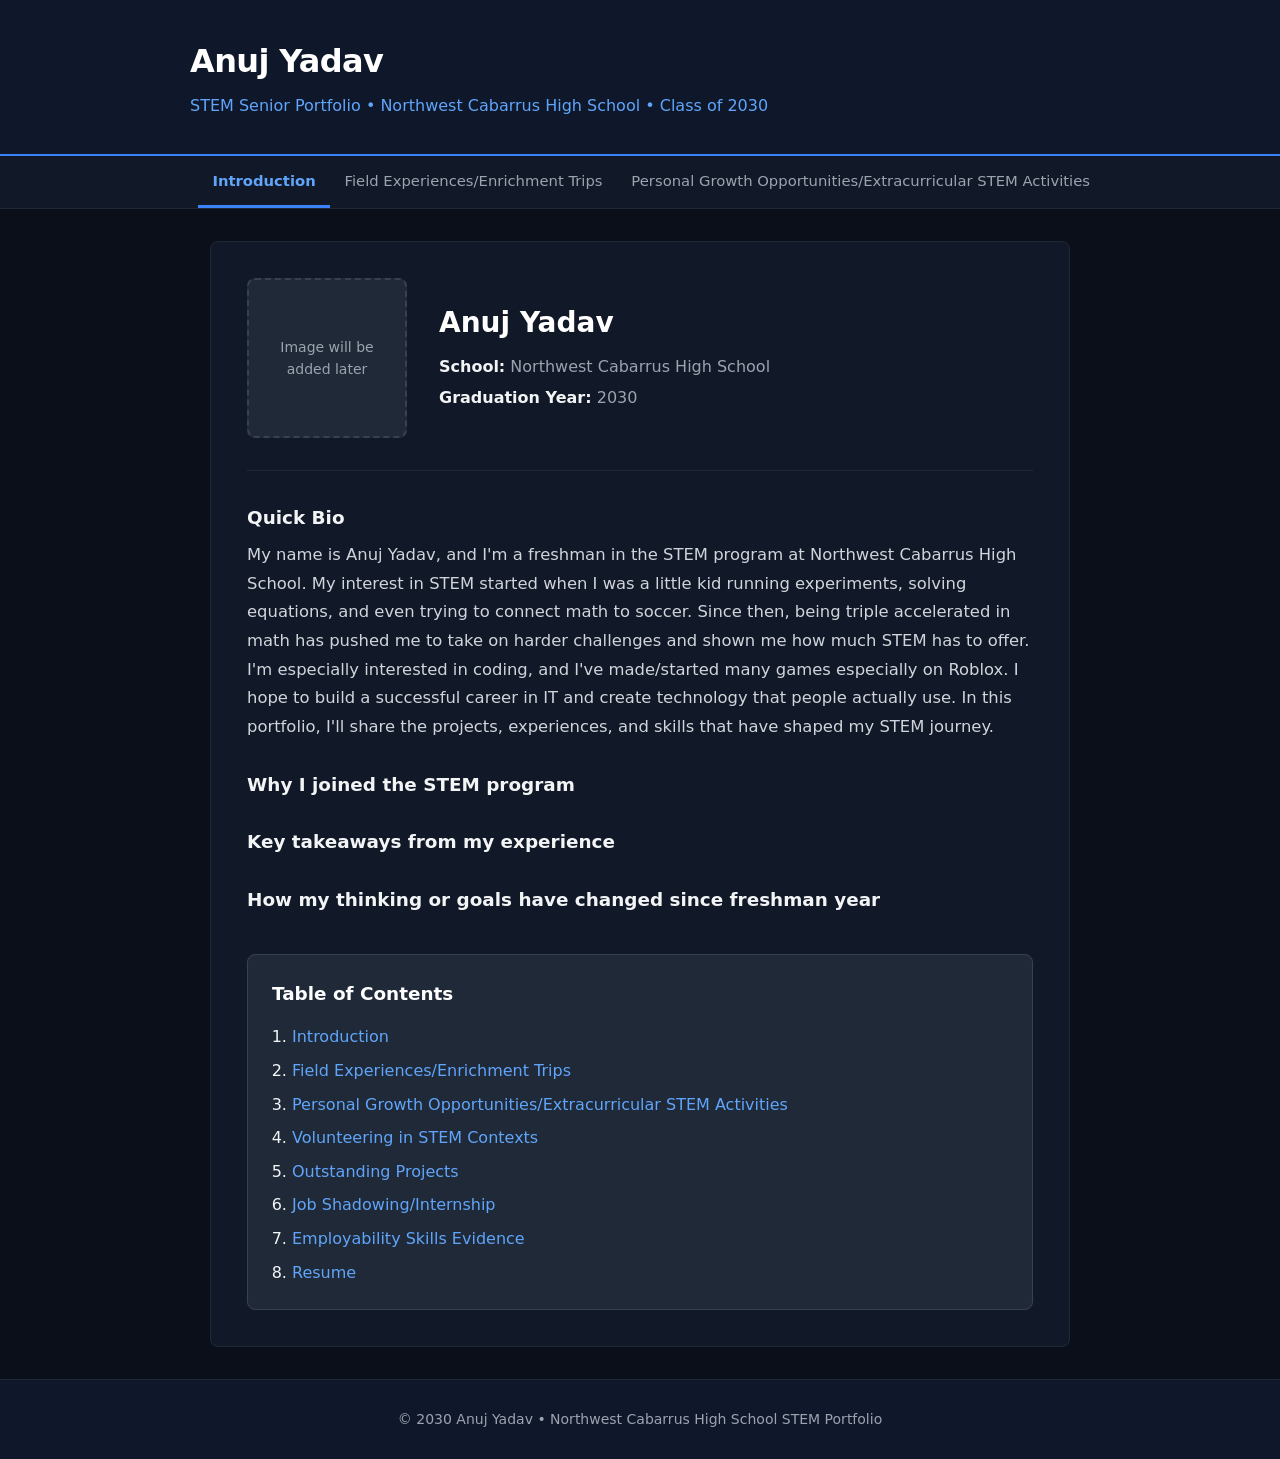
==== index.html @ 4729fd5b "October 16" ====
<!DOCTYPE html>
<html lang="en">
<head>
  <meta charset="UTF-8">
  <meta name="viewport" content="width=device-width, initial-scale=1.0">
  <title>Anuj Yadav - STEM Senior Portfolio</title>
  <link rel="stylesheet" href="style.css">
</head>
<body>

  <!-- Site Header -->
  <header class="site-header">
    <div class="header-content">
      <h1 class="site-title">Anuj Yadav</h1>
      <p class="site-subtitle">STEM Senior Portfolio &bull; Northwest Cabarrus High School &bull; Class of 2030</p>
    </div>
  </header>

  <!-- Navigation Tabs -->
  <nav class="tabs-nav" aria-label="Portfolio Sections">
    <div class="tabs-container" role="tablist">
      <button class="tab-btn active" role="tab" aria-selected="true" data-tab="intro">Introduction</button>
      <button class="tab-btn" role="tab" aria-selected="false" data-tab="field-experiences">Field Experiences/Enrichment Trips</button>
      <button class="tab-btn" role="tab" aria-selected="false" data-tab="personal-growth">Personal Growth Opportunities/Extracurricular STEM Activities</button>
      <button class="tab-btn" role="tab" aria-selected="false" data-tab="volunteering">Volunteering in STEM Contexts</button>
      <button class="tab-btn" role="tab" aria-selected="false" data-tab="projects">Outstanding Projects</button>
      <button class="tab-btn" role="tab" aria-selected="false" data-tab="job-shadowing">Job Shadowing/Internship</button>
      <button class="tab-btn" role="tab" aria-selected="false" data-tab="employability-skills">Employability Skills Evidence</button>
      <button class="tab-btn" role="tab" aria-selected="false" data-tab="resume">Resume</button>
    </div>
  </nav>

  <!-- Main Content Container -->
  <main class="main-container">

    <!-- 1. Introduction Section -->
    <section id="intro" class="tab-section active" role="tabpanel" aria-labelledby="intro-tab">
      <div class="profile-header">
        <div class="photo-placeholder" role="img" aria-label="Portrait photo placeholder for Anuj Yadav, STEM student at Northwest Cabarrus High School">
          <span>Image will be added later</span>
        </div>
        <div class="profile-meta">
          <h2>Anuj Yadav</h2>
          <p><strong>School:</strong> Northwest Cabarrus High School</p>
          <p><strong>Graduation Year:</strong> 2030</p>
        </div>
      </div>

      <!-- Quick Bio -->
      <article class="bio-block">
        <h3>Quick Bio</h3>
        <p>My name is Anuj Yadav, and I'm a freshman in the STEM program at Northwest Cabarrus High School. My interest in STEM started when I was a little kid running experiments, solving equations, and even trying to connect math to soccer. Since then, being triple accelerated in math has pushed me to take on harder challenges and shown me how much STEM has to offer. I'm especially interested in coding, and I've made/started many games especially on Roblox. I hope to build a successful career in IT and create technology that people actually use. In this portfolio, I'll share the projects, experiences, and skills that have shaped my STEM journey.</p>
      </article>

      <!-- Reflection Questions -->
      <article class="reflection-block">
        <h3>Why I joined the STEM program</h3>
        <p></p>

        <h3>Key takeaways from my experience</h3>
        <p></p>

        <h3>How my thinking or goals have changed since freshman year</h3>
        <p></p>
      </article>

      <!-- Table of Contents -->
      <nav class="toc-block" aria-label="Table of Contents">
        <h3>Table of Contents</h3>
        <ol class="toc-list">
          <li><a href="#intro" class="toc-link">Introduction</a></li>
          <li><a href="#field-experiences" class="toc-link">Field Experiences/Enrichment Trips</a></li>
          <li><a href="#personal-growth" class="toc-link">Personal Growth Opportunities/Extracurricular STEM Activities</a></li>
          <li><a href="#volunteering" class="toc-link">Volunteering in STEM Contexts</a></li>
          <li><a href="#projects" class="toc-link">Outstanding Projects</a></li>
          <li><a href="#job-shadowing" class="toc-link">Job Shadowing/Internship</a></li>
          <li><a href="#employability-skills" class="toc-link">Employability Skills Evidence</a></li>
          <li><a href="#resume" class="toc-link">Resume</a></li>
        </ol>
      </nav>
    </section>

    <!-- 2. Field Experiences/Enrichment Trips -->
    <section id="field-experiences" class="tab-section" role="tabpanel" hidden>
      <h2>Field Experiences/Enrichment Trips</h2>
    </section>

    <!-- 3. Personal Growth Opportunities/Extracurricular STEM Activities -->
    <section id="personal-growth" class="tab-section" role="tabpanel" hidden>
      <h2>Personal Growth Opportunities/Extracurricular STEM Activities</h2>
    </section>

    <!-- 4. Volunteering in STEM Contexts -->
    <section id="volunteering" class="tab-section" role="tabpanel" hidden>
      <h2>Volunteering in STEM Contexts</h2>
    </section>

    <!-- 5. Outstanding Projects -->
    <section id="projects" class="tab-section" role="tabpanel" hidden>
      <h2>Outstanding Projects</h2>
    </section>

    <!-- 6. Job Shadowing/Internship -->
    <section id="job-shadowing" class="tab-section" role="tabpanel" hidden>
      <h2>Job Shadowing/Internship</h2>
    </section>

    <!-- 7. Employability Skills Evidence -->
    <section id="employability-skills" class="tab-section" role="tabpanel" hidden>
      <h2>Employability Skills Evidence</h2>
    </section>

    <!-- 8. Resume -->
    <section id="resume" class="tab-section" role="tabpanel" hidden>
      <h2>Resume</h2>
    </section>

  </main>

  <!-- Site Footer -->
  <footer class="site-footer">
    <p>&copy; 2030 Anuj Yadav &bull; Northwest Cabarrus High School STEM Portfolio</p>
  </footer>

  <script src="script.js"></script>
</body>
</html>
---- style.css ----
/* ── CSS Reset & Dark Theme Variables ── */
:root {
  --color-primary: #0f172a;       /* Deep Slate / Header */
  --color-accent: #3b82f6;        /* Bright Electric Blue */
  --color-accent-hover: #60a5fa;  /* Light Blue Hover */
  --color-text-main: #f3f4f6;     /* Crisp Light Text */
  --color-text-muted: #9ca3af;    /* Soft Muted Gray */
  --color-bg-page: #0b0f19;       /* Deep Dark Canvas */
  --color-bg-card: #111827;       /* Dark Card Container */
  --color-bg-surface: #1f2937;    /* Surface for TOC/Boxes */
  --color-border: #1f2937;        /* Subtle Dark Border */
  --color-border-hover: #374151;  /* Visible Border Accent */
  --font-family: system-ui, -apple-system, BlinkMacSystemFont, "Segoe UI", Roboto, Helvetica, Arial, sans-serif;
  --max-width: 900px;
  --radius-sm: 4px;
  --radius-md: 8px;
  --radius-lg: 12px;
}

*, *::before, *::after {
  box-sizing: border-box;
  margin: 0;
  padding: 0;
}

body {
  font-family: var(--font-family);
  background-color: var(--color-bg-page);
  color: var(--color-text-main);
  line-height: 1.6;
  min-height: 100vh;
  display: flex;
  flex-direction: column;
}

/* ── Header ── */
.site-header {
  background-color: var(--color-primary);
  color: #ffffff;
  padding: 2.25rem 1.5rem;
  border-bottom: 2px solid var(--color-accent);
}

.header-content {
  max-width: var(--max-width);
  margin: 0 auto;
}

.site-title {
  font-size: 2rem;
  font-weight: 700;
  letter-spacing: -0.02em;
  margin-bottom: 0.35rem;
  color: #ffffff;
}

.site-subtitle {
  font-size: 1rem;
  color: var(--color-accent-hover);
  font-weight: 400;
}

/* ── Tab Navigation ── */
.tabs-nav {
  background-color: var(--color-bg-card);
  border-bottom: 1px solid var(--color-border);
  position: sticky;
  top: 0;
  z-index: 10;
}

.tabs-container {
  max-width: var(--max-width);
  margin: 0 auto;
  display: flex;
  overflow-x: auto;
  white-space: nowrap;
  scrollbar-width: none; /* Firefox */
  -ms-overflow-style: none; /* IE and Edge */
  padding: 0 0.5rem;
}

.tabs-container::-webkit-scrollbar {
  display: none; /* Chrome, Safari, Opera */
  width: 0;
  height: 0;
}

.tab-btn {
  background: none;
  border: none;
  border-bottom: 3px solid transparent;
  color: var(--color-text-muted);
  font-family: inherit;
  font-size: 0.925rem;
  font-weight: 500;
  padding: 1rem 0.9rem;
  cursor: pointer;
  transition: color 0.15s ease, border-color 0.15s ease;
  flex-shrink: 0;
}

.tab-btn:hover {
  color: var(--color-text-main);
}

.tab-btn.active {
  color: var(--color-accent-hover);
  border-bottom-color: var(--color-accent);
  font-weight: 600;
}

/* ── Main Layout ── */
.main-container {
  max-width: var(--max-width);
  width: 100%;
  margin: 2rem auto;
  padding: 0 1.25rem;
  flex: 1;
}

.tab-section {
  display: none;
  background-color: var(--color-bg-card);
  border: 1px solid var(--color-border);
  border-radius: var(--radius-md);
  padding: 2.25rem;
  min-height: 220px;
}

.tab-section.active {
  display: block;
}

.tab-section h2 {
  font-size: 1.5rem;
  color: #ffffff;
  margin-bottom: 1.25rem;
  border-bottom: 1px solid var(--color-border);
  padding-bottom: 0.5rem;
}

.tab-section h3 {
  font-size: 1.15rem;
  color: var(--color-text-main);
  margin-top: 1.75rem;
  margin-bottom: 0.5rem;
}

/* ── Introduction Profile Section ── */
.profile-header {
  display: flex;
  align-items: center;
  gap: 2rem;
  margin-bottom: 2rem;
  padding-bottom: 2rem;
  border-bottom: 1px solid var(--color-border);
}

.photo-placeholder {
  width: 160px;
  height: 160px;
  border: 2px dashed var(--color-border-hover);
  border-radius: var(--radius-md);
  background-color: var(--color-bg-surface);
  display: flex;
  align-items: center;
  justify-content: center;
  text-align: center;
  padding: 1rem;
  color: var(--color-text-muted);
  font-size: 0.875rem;
  font-weight: 500;
  flex-shrink: 0;
}

.profile-meta h2 {
  font-size: 1.75rem;
  color: #ffffff;
  margin-bottom: 0.5rem;
  border-bottom: none;
  padding-bottom: 0;
}

.profile-meta p {
  color: var(--color-text-muted);
  font-size: 1rem;
  margin-bottom: 0.35rem;
}

.profile-meta p strong {
  color: var(--color-text-main);
}

/* ── Bio & Reflection ── */
.bio-block p {
  font-size: 1.025rem;
  line-height: 1.75;
  color: #d1d5db;
}

.reflection-block p {
  margin-bottom: 1rem;
}

/* ── Table of Contents ── */
.toc-block {
  margin-top: 2.5rem;
  padding: 1.5rem;
  background-color: var(--color-bg-surface);
  border: 1px solid var(--color-border-hover);
  border-radius: var(--radius-md);
}

.toc-block h3 {
  margin-top: 0;
  margin-bottom: 1rem;
  color: #ffffff;
}

.toc-list {
  padding-left: 1.25rem;
  display: grid;
  grid-template-columns: 1fr;
  gap: 0.5rem;
}

.toc-link {
  color: var(--color-accent-hover);
  text-decoration: none;
  font-weight: 500;
}

.toc-link:hover {
  text-decoration: underline;
  color: #ffffff;
}

/* ── Footer ── */
.site-footer {
  text-align: center;
  padding: 1.75rem 1.25rem;
  color: var(--color-text-muted);
  font-size: 0.875rem;
  border-top: 1px solid var(--color-border);
  background-color: var(--color-primary);
  margin-top: auto;
}

/* ── Responsive Design ── */
@media (max-width: 640px) {
  .site-header {
    padding: 1.5rem 1rem;
  }

  .site-title {
    font-size: 1.5rem;
  }

  .profile-header {
    flex-direction: column;
    text-align: center;
    gap: 1.25rem;
  }

  .tab-section {
    padding: 1.5rem 1rem;
  }

  .tab-btn {
    padding: 0.85rem 0.65rem;
    font-size: 0.85rem;
  }
}
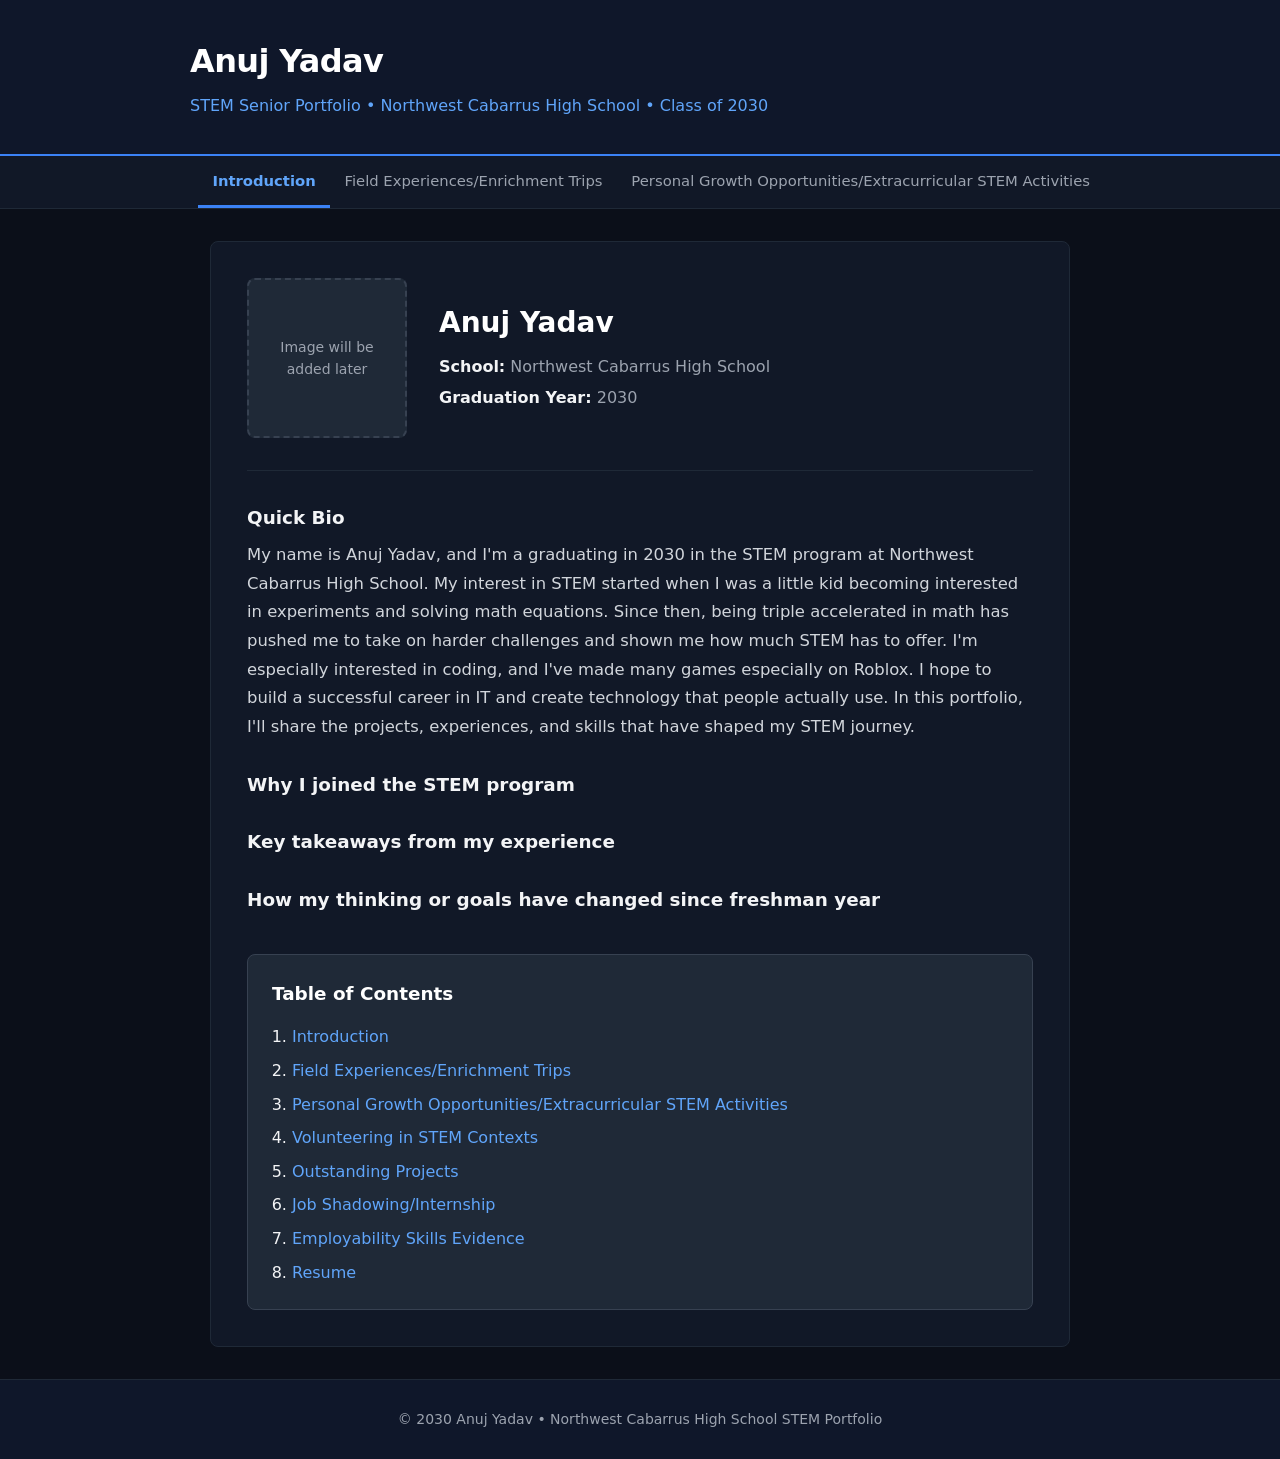
==== commit e2ae3d54: "Fixes with Bio" ====
--- a/index.html
+++ b/index.html
@@ -49,7 +49,7 @@
       <!-- Quick Bio -->
       <article class="bio-block">
         <h3>Quick Bio</h3>
-        <p>My name is Anuj Yadav, and I'm a freshman in the STEM program at Northwest Cabarrus High School. My interest in STEM started when I was a little kid running experiments, solving equations, and even trying to connect math to soccer. Since then, being triple accelerated in math has pushed me to take on harder challenges and shown me how much STEM has to offer. I'm especially interested in coding, and I've made/started many games especially on Roblox. I hope to build a successful career in IT and create technology that people actually use. In this portfolio, I'll share the projects, experiences, and skills that have shaped my STEM journey.</p>
+        <p>My name is Anuj Yadav, and I'm a graduating in 2030 in the STEM program at Northwest Cabarrus High School. My interest in STEM started when I was a little kid becoming interested in experiments and solving math equations. Since then, being triple accelerated in math has pushed me to take on harder challenges and shown me how much STEM has to offer. I'm especially interested in coding, and I've made many games especially on Roblox. I hope to build a successful career in IT and create technology that people actually use. In this portfolio, I'll share the projects, experiences, and skills that have shaped my STEM journey.</p>
       </article>
 
       <!-- Reflection Questions -->
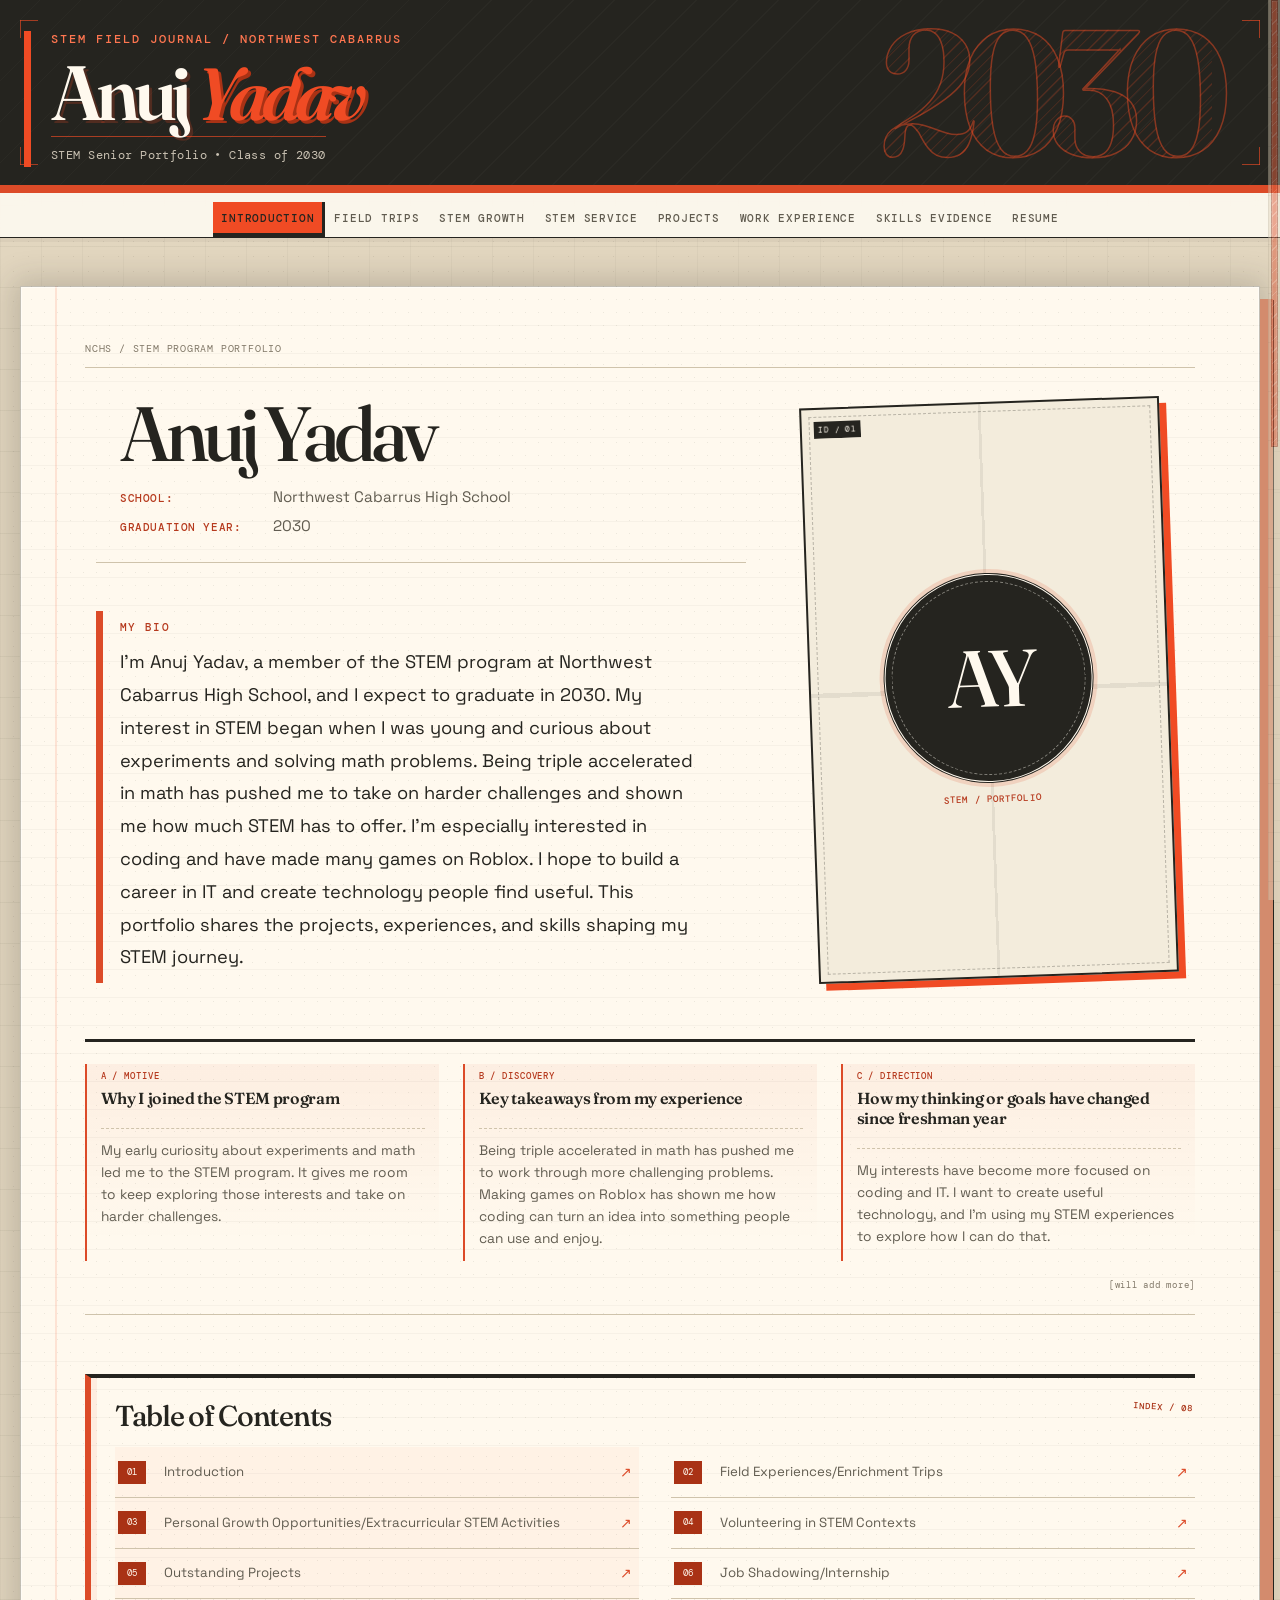
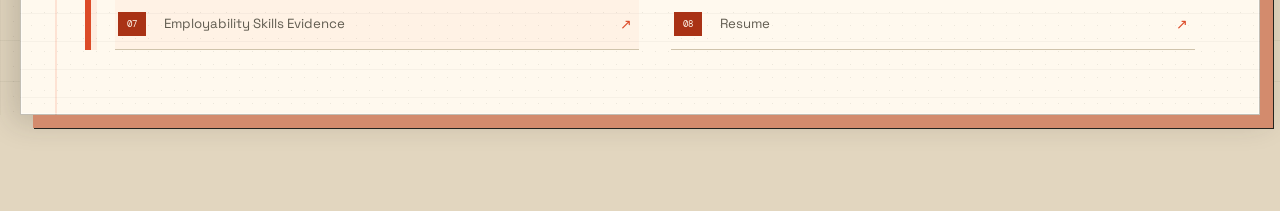
==== commit edf75246: "OVERHAUL OF DOOM" ====
--- a/index.html
+++ b/index.html
@@ -4,6 +4,9 @@
   <meta charset="UTF-8">
   <meta name="viewport" content="width=device-width, initial-scale=1.0">
   <title>Anuj Yadav - STEM Senior Portfolio</title>
+  <link rel="preconnect" href="https://fonts.googleapis.com">
+  <link rel="preconnect" href="https://fonts.gstatic.com" crossorigin>
+  <link href="https://fonts.googleapis.com/css2?family=DM+Mono:wght@400;500&family=Fraunces:opsz,wght@9..144,400;9..144,500;9..144,600;9..144,700&family=Space+Grotesk:wght@400;500;600;700&display=swap" rel="stylesheet">
   <link rel="stylesheet" href="style.css">
 </head>
 <body>
@@ -11,22 +14,25 @@
   <!-- Site Header -->
   <header class="site-header">
     <div class="header-content">
-      <h1 class="site-title">Anuj Yadav</h1>
-      <p class="site-subtitle">STEM Senior Portfolio &bull; Northwest Cabarrus High School &bull; Class of 2030</p>
+      <h1 class="site-title"><span class="site-title__first">Anuj</span> <span class="site-title__last">Yadav</span></h1>
+      <p class="site-subtitle">STEM Senior Portfolio &bull; Class of 2030</p>
     </div>
   </header>
 
   <!-- Navigation Tabs -->
   <nav class="tabs-nav" aria-label="Portfolio Sections">
     <div class="tabs-container" role="tablist">
-      <button class="tab-btn active" role="tab" aria-selected="true" data-tab="intro">Introduction</button>
-      <button class="tab-btn" role="tab" aria-selected="false" data-tab="field-experiences">Field Experiences/Enrichment Trips</button>
-      <button class="tab-btn" role="tab" aria-selected="false" data-tab="personal-growth">Personal Growth Opportunities/Extracurricular STEM Activities</button>
-      <button class="tab-btn" role="tab" aria-selected="false" data-tab="volunteering">Volunteering in STEM Contexts</button>
-      <button class="tab-btn" role="tab" aria-selected="false" data-tab="projects">Outstanding Projects</button>
-      <button class="tab-btn" role="tab" aria-selected="false" data-tab="job-shadowing">Job Shadowing/Internship</button>
-      <button class="tab-btn" role="tab" aria-selected="false" data-tab="employability-skills">Employability Skills Evidence</button>
-      <button class="tab-btn" role="tab" aria-selected="false" data-tab="resume">Resume</button>
+      <button id="intro-tab" class="tab-btn active" role="tab" aria-controls="intro" aria-label="Introduction" aria-selected="true" data-tab="intro">Introduction</button>
+      <button id="field-experiences-tab" class="tab-btn" role="tab" aria-controls="field-experiences" aria-label="Field Experiences and Enrichment Trips" aria-selected="false" data-tab="field-experiences">Field Trips</button>
+      <button id="personal-growth-tab" class="tab-btn" role="tab" aria-controls="personal-growth" aria-label="Personal Growth and Extracurricular STEM Activities" aria-selected="false" data-tab="personal-growth">STEM Growth</button>
+      <button id="volunteering-tab" class="tab-btn" role="tab" aria-controls="volunteering" aria-label="Volunteering in STEM Contexts" aria-selected="false" data-tab="volunteering">STEM Service</button>
+      <button id="projects-tab" class="tab-btn" role="tab" aria-controls="projects" aria-label="Outstanding Projects" aria-selected="false" data-tab="projects">Projects</button>
+      <button id="job-shadowing-tab" class="tab-btn" role="tab" aria-controls="job-shadowing" aria-label="Job Shadowing and Internship" aria-selected="false" data-tab="job-shadowing">Work Experience</button>
+      <button id="employability-skills-tab" class="tab-btn" role="tab" aria-controls="employability-skills" aria-label="Employability Skills Evidence" aria-selected="false" data-tab="employability-skills">Skills Evidence</button>
+      <button id="resume-tab" class="tab-btn" role="tab" aria-controls="resume" aria-label="Resume" aria-selected="false" data-tab="resume">Resume</button>
+      <div class="tab-active-shadow" aria-hidden="true"></div>
+      <div class="tab-active-fill" aria-hidden="true"></div>
+      <div class="tab-indicator" aria-hidden="true"></div>
     </div>
   </nav>
 
@@ -35,33 +41,43 @@
 
     <!-- 1. Introduction Section -->
     <section id="intro" class="tab-section active" role="tabpanel" aria-labelledby="intro-tab">
-      <div class="profile-header">
-        <div class="photo-placeholder" role="img" aria-label="Portrait photo placeholder for Anuj Yadav, STEM student at Northwest Cabarrus High School">
-          <span>Image will be added later</span>
+      <div class="profile-layout">
+        <div class="profile-header">
+          <div class="profile-meta">
+            <h2>Anuj Yadav</h2>
+            <p><strong>School:</strong> Northwest Cabarrus High School</p>
+            <p><strong>Graduation Year:</strong> 2030</p>
+          </div>
         </div>
-        <div class="profile-meta">
-          <h2>Anuj Yadav</h2>
-          <p><strong>School:</strong> Northwest Cabarrus High School</p>
-          <p><strong>Graduation Year:</strong> 2030</p>
+        <article class="bio-block">
+          <div class="bio-copy">
+            <h3>My Bio</h3>
+            <p>I’m Anuj Yadav, a member of the STEM program at Northwest Cabarrus High School, and I expect to graduate in 2030. My interest in STEM began when I was young and curious about experiments and solving math problems. Being triple accelerated in math has pushed me to take on harder challenges and shown me how much STEM has to offer. I’m especially interested in coding and have made many games on Roblox. I hope to build a career in IT and create technology people find useful. This portfolio shares the projects, experiences, and skills shaping my STEM journey.</p>
+          </div>
+        </article>
+        <div class="photo-container" role="img" aria-label="Anuj Yadav monogram">
+          <span class="photo-monogram" aria-hidden="true">AY</span>
+          <span class="photo-caption" aria-hidden="true">STEM / PORTFOLIO</span>
         </div>
       </div>
 
-      <!-- Quick Bio -->
-      <article class="bio-block">
-        <h3>Quick Bio</h3>
-        <p>My name is Anuj Yadav, and I'm a graduating in 2030 in the STEM program at Northwest Cabarrus High School. My interest in STEM started when I was a little kid becoming interested in experiments and solving math equations. Since then, being triple accelerated in math has pushed me to take on harder challenges and shown me how much STEM has to offer. I'm especially interested in coding, and I've made many games especially on Roblox. I hope to build a successful career in IT and create technology that people actually use. In this portfolio, I'll share the projects, experiences, and skills that have shaped my STEM journey.</p>
-      </article>
-
       <!-- Reflection Questions -->
       <article class="reflection-block">
-        <h3>Why I joined the STEM program</h3>
-        <p></p>
+        <div class="reflection-card">
+          <h3 data-marker="A / MOTIVE">Why I joined the STEM program</h3>
+          <p>My early curiosity about experiments and math led me to the STEM program. It gives me room to keep exploring those interests and take on harder challenges.</p>
+        </div>
 
-        <h3>Key takeaways from my experience</h3>
-        <p></p>
+        <div class="reflection-card">
+          <h3 data-marker="B / DISCOVERY">Key takeaways from my experience</h3>
+          <p>Being triple accelerated in math has pushed me to work through more challenging problems. Making games on Roblox has shown me how coding can turn an idea into something people can use and enjoy.</p>
+        </div>
 
-        <h3>How my thinking or goals have changed since freshman year</h3>
-        <p></p>
+        <div class="reflection-card">
+          <h3 data-marker="C / DIRECTION">How my thinking or goals have changed since freshman year</h3>
+          <p>My interests have become more focused on coding and IT. I want to create useful technology, and I’m using my STEM experiences to explore how I can do that.</p>
+        </div>
+        <p class="reflection-note">[will add more]</p>
       </article>
 
       <!-- Table of Contents -->
@@ -81,46 +97,45 @@
     </section>
 
     <!-- 2. Field Experiences/Enrichment Trips -->
-    <section id="field-experiences" class="tab-section" role="tabpanel" hidden>
+    <section id="field-experiences" class="tab-section" role="tabpanel" aria-labelledby="field-experiences-tab" hidden>
       <h2>Field Experiences/Enrichment Trips</h2>
     </section>
 
     <!-- 3. Personal Growth Opportunities/Extracurricular STEM Activities -->
-    <section id="personal-growth" class="tab-section" role="tabpanel" hidden>
+    <section id="personal-growth" class="tab-section" role="tabpanel" aria-labelledby="personal-growth-tab" hidden>
       <h2>Personal Growth Opportunities/Extracurricular STEM Activities</h2>
     </section>
 
     <!-- 4. Volunteering in STEM Contexts -->
-    <section id="volunteering" class="tab-section" role="tabpanel" hidden>
+    <section id="volunteering" class="tab-section" role="tabpanel" aria-labelledby="volunteering-tab" hidden>
       <h2>Volunteering in STEM Contexts</h2>
     </section>
 
     <!-- 5. Outstanding Projects -->
-    <section id="projects" class="tab-section" role="tabpanel" hidden>
+    <section id="projects" class="tab-section" role="tabpanel" aria-labelledby="projects-tab" hidden>
       <h2>Outstanding Projects</h2>
     </section>
 
     <!-- 6. Job Shadowing/Internship -->
-    <section id="job-shadowing" class="tab-section" role="tabpanel" hidden>
+    <section id="job-shadowing" class="tab-section" role="tabpanel" aria-labelledby="job-shadowing-tab" hidden>
       <h2>Job Shadowing/Internship</h2>
     </section>
 
     <!-- 7. Employability Skills Evidence -->
-    <section id="employability-skills" class="tab-section" role="tabpanel" hidden>
+    <section id="employability-skills" class="tab-section" role="tabpanel" aria-labelledby="employability-skills-tab" hidden>
       <h2>Employability Skills Evidence</h2>
     </section>
 
     <!-- 8. Resume -->
-    <section id="resume" class="tab-section" role="tabpanel" hidden>
+    <section id="resume" class="tab-section" role="tabpanel" aria-labelledby="resume-tab" hidden>
       <h2>Resume</h2>
     </section>
 
   </main>
 
-  <!-- Site Footer -->
-  <footer class="site-footer">
-    <p>&copy; 2030 Anuj Yadav &bull; Northwest Cabarrus High School STEM Portfolio</p>
-  </footer>
+  <div class="page-scrollbar" aria-hidden="true" hidden>
+    <div class="page-scrollbar__thumb"></div>
+  </div>
 
   <script src="script.js"></script>
 </body>
--- a/style.css
+++ b/style.css
@@ -1,20 +1,18 @@
-/* ── CSS Reset & Dark Theme Variables ── */
 :root {
-  --color-primary: #0f172a;       /* Deep Slate / Header */
-  --color-accent: #3b82f6;        /* Bright Electric Blue */
-  --color-accent-hover: #60a5fa;  /* Light Blue Hover */
-  --color-text-main: #f3f4f6;     /* Crisp Light Text */
-  --color-text-muted: #9ca3af;    /* Soft Muted Gray */
-  --color-bg-page: #0b0f19;       /* Deep Dark Canvas */
-  --color-bg-card: #111827;       /* Dark Card Container */
-  --color-bg-surface: #1f2937;    /* Surface for TOC/Boxes */
-  --color-border: #1f2937;        /* Subtle Dark Border */
-  --color-border-hover: #374151;  /* Visible Border Accent */
-  --font-family: system-ui, -apple-system, BlinkMacSystemFont, "Segoe UI", Roboto, Helvetica, Arial, sans-serif;
-  --max-width: 900px;
-  --radius-sm: 4px;
-  --radius-md: 8px;
-  --radius-lg: 12px;
+  --paper: #eee6d4;
+  --sheet: #fbf7ed;
+  --sheet-shadow: #dfd2ba;
+  --ink: #25241f;
+  --ink-soft: #615c50;
+  --muted: #817868;
+  --rule: #cfc3ab;
+  --ember: #dc4b28;
+  --ember-deep: #b63a1e;
+  --font-display: "Fraunces", Georgia, serif;
+  --font-body: "Space Grotesk", sans-serif;
+  --font-label: "DM Mono", monospace;
+  --max-width: 1240px;
+  --ease: cubic-bezier(.22, 1, .36, 1);
 }
 
 *, *::before, *::after {
@@ -23,252 +21,1522 @@
   padding: 0;
 }
 
+html {
+  scroll-behavior: smooth;
+  background: var(--paper);
+  overflow-x: clip;
+}
+
 body {
-  font-family: var(--font-family);
-  background-color: var(--color-bg-page);
-  color: var(--color-text-main);
-  line-height: 1.6;
   min-height: 100vh;
-  display: flex;
-  flex-direction: column;
-}
-
-/* ── Header ── */
+  overflow-x: clip;
+  color: var(--ink);
+  font: 400 16px/1.65 var(--font-body);
+  background-color: var(--paper);
+  background-image:
+    repeating-linear-gradient(0deg, transparent 0 27px, rgb(54 45 31 / 3.5%) 27px 28px),
+    radial-gradient(circle, rgb(54 45 31 / 8%) .65px, transparent .8px);
+  background-size: auto, 13px 13px;
+  -webkit-font-smoothing: antialiased;
+}
+
+::selection {
+  color: var(--sheet);
+  background: var(--ember);
+}
+
+h1, h2, h3, h4 {
+  color: var(--ink);
+  font-family: var(--font-display);
+  font-weight: 600;
+  letter-spacing: -.035em;
+}
+
+p, li, span {
+  color: inherit;
+}
+
+a {
+  color: inherit;
+}
+
+button {
+  font: inherit;
+}
+
+/* Portfolio cover */
 .site-header {
-  background-color: var(--color-primary);
-  color: #ffffff;
-  padding: 2.25rem 1.5rem;
-  border-bottom: 2px solid var(--color-accent);
+  position: relative;
+  isolation: isolate;
+  overflow: hidden;
+  padding: clamp(3.5rem, 8vw, 7.2rem) 1.5rem 3rem;
+  color: var(--sheet);
+  background: var(--ink);
+  border-bottom: 5px solid var(--ember);
+}
+
+.site-header::after {
+  position: absolute;
+  z-index: -1;
+  right: max(2vw, calc((100vw - 1600px) / 2));
+  bottom: -.38em;
+  color: rgb(251 247 237 / 6%);
+  content: "2030";
+  font: 500 clamp(11rem, 31vw, 27rem)/.8 var(--font-display);
+  letter-spacing: -.11em;
+  pointer-events: none;
 }
 
 .header-content {
+  position: relative;
   max-width: var(--max-width);
   margin: 0 auto;
 }
 
+.header-content::before {
+  display: block;
+  margin-bottom: .6rem;
+  color: #f08a67;
+  content: "STEM FIELD JOURNAL     /     NORTHWEST CABARRUS";
+  font: 500 .72rem/1.4 var(--font-label);
+  letter-spacing: .11em;
+}
+
 .site-title {
-  font-size: 2rem;
-  font-weight: 700;
-  letter-spacing: -0.02em;
-  margin-bottom: 0.35rem;
-  color: #ffffff;
+  max-width: 9ch;
+  margin-bottom: .85rem;
+  color: var(--sheet);
+  font: 500 clamp(3.6rem, 9vw, 7.8rem)/.94 var(--font-display);
+  letter-spacing: -.075em;
 }
 
 .site-subtitle {
-  font-size: 1rem;
-  color: var(--color-accent-hover);
-  font-weight: 400;
-}
-
-/* ── Tab Navigation ── */
+  display: inline-block;
+  padding-top: .75rem;
+  color: #c9c1b2;
+  border-top: 1px solid rgb(251 247 237 / 28%);
+  font: 400 .76rem/1.6 var(--font-label);
+  letter-spacing: .035em;
+}
+
+/* Horizontal folio index */
 .tabs-nav {
-  background-color: var(--color-bg-card);
-  border-bottom: 1px solid var(--color-border);
   position: sticky;
+  z-index: 20;
   top: 0;
-  z-index: 10;
+  background: rgb(251 247 237 / 96%);
+  border-bottom: 1px solid var(--ink);
+  box-shadow: 0 4px 0 rgb(37 36 31 / 4%);
+  backdrop-filter: blur(12px);
+}
+
+.tabs-nav::before,
+.tabs-nav::after {
+  position: absolute;
+  z-index: 5;
+  top: 0;
+  bottom: 0;
+  width: 2.5rem;
+  content: "";
+  opacity: 0;
+  pointer-events: none;
+  transition: opacity 180ms var(--ease);
+}
+
+.tabs-nav::before {
+  left: 0;
+  background: linear-gradient(90deg, var(--sheet), transparent);
+}
+
+.tabs-nav::after {
+  right: 0;
+  background: linear-gradient(270deg, var(--sheet), transparent);
+  opacity: 1;
+}
+
+.tabs-nav.can-scroll-left::before {
+  opacity: 1;
+}
+
+.tabs-nav.at-end::after {
+  opacity: 0;
 }
 
 .tabs-container {
-  max-width: var(--max-width);
+  position: relative;
+  display: flex;
+  flex-wrap: nowrap;
+  gap: .35rem;
+  max-width: 1320px;
   margin: 0 auto;
-  display: flex;
+  padding: .55rem 1.5rem 0;
   overflow-x: auto;
   white-space: nowrap;
-  scrollbar-width: none; /* Firefox */
-  -ms-overflow-style: none; /* IE and Edge */
-  padding: 0 0.5rem;
+  scrollbar-width: none;
+  -ms-overflow-style: none;
+  -webkit-overflow-scrolling: touch;
 }
 
 .tabs-container::-webkit-scrollbar {
-  display: none; /* Chrome, Safari, Opera */
+  display: none;
   width: 0;
   height: 0;
 }
 
 .tab-btn {
-  background: none;
-  border: none;
-  border-bottom: 3px solid transparent;
-  color: var(--color-text-muted);
-  font-family: inherit;
-  font-size: 0.925rem;
-  font-weight: 500;
-  padding: 1rem 0.9rem;
+  position: relative;
+  z-index: 2;
+  flex: 0 0 auto;
+  padding: .75rem .78rem .82rem;
+  color: var(--ink-soft);
+  background: transparent;
+  border: 0;
   cursor: pointer;
-  transition: color 0.15s ease, border-color 0.15s ease;
-  flex-shrink: 0;
+  font: 500 .63rem/1.35 var(--font-label);
+  letter-spacing: .025em;
+  text-transform: uppercase;
+  transition: color 180ms var(--ease), background-color 180ms var(--ease), transform 180ms var(--ease);
 }
 
 .tab-btn:hover {
-  color: var(--color-text-main);
+  color: var(--ember-deep);
+  transform: translateY(-2px);
+}
+
+.tab-btn:active {
+  transform: translateY(0) scale(.98);
+}
+
+.tab-btn:focus-visible {
+  z-index: 2;
+  color: var(--ink);
+  outline: 2px solid var(--ember);
+  outline-offset: -3px;
 }
 
 .tab-btn.active {
-  color: var(--color-accent-hover);
-  border-bottom-color: var(--color-accent);
-  font-weight: 600;
-}
-
-/* ── Main Layout ── */
+  color: var(--sheet);
+  background: var(--ink);
+}
+
+.tab-active-shadow,
+.tab-active-fill {
+  position: absolute;
+  top: .55rem;
+  right: auto;
+  left: 0;
+  width: 1px;
+  transform-origin: left center;
+  transition: transform 300ms var(--ease);
+  pointer-events: none;
+  will-change: transform;
+}
+
+.tab-active-shadow {
+  --tab-shadow-offset: 3px;
+  z-index: 0;
+  bottom: -3px;
+  background: var(--ink);
+  transform: translateX(3px) scaleX(0);
+}
+
+.tab-active-fill {
+  z-index: 1;
+  bottom: 0;
+  background: var(--accent);
+  transform: translateX(0) scaleX(0);
+}
+
+.tab-indicator {
+  position: absolute;
+  bottom: 0;
+  left: 0;
+  z-index: 3;
+  width: 1px;
+  height: 3px;
+  background: var(--ember);
+  transform-origin: left center;
+  transition: transform 300ms var(--ease);
+  pointer-events: none;
+  will-change: transform;
+}
+
+/* The portfolio sheet */
 .main-container {
+  position: relative;
   max-width: var(--max-width);
-  width: 100%;
-  margin: 2rem auto;
-  padding: 0 1.25rem;
-  flex: 1;
-}
-
+  min-height: 580px;
+  margin: 3rem auto 6rem;
+  padding: clamp(1.5rem, 5vw, 4.5rem);
+  background-color: var(--sheet);
+  background-image: radial-gradient(circle, rgb(54 45 31 / 8%) .65px, transparent .8px);
+  background-size: 13px 13px;
+  border: 1px solid rgb(37 36 31 / 16%);
+  box-shadow: 13px 13px 0 var(--sheet-shadow), 14px 14px 0 var(--ink);
+  animation: sheet-arrive 520ms var(--ease) both;
+}
+
+.main-container::before {
+  display: block;
+  margin-bottom: 2.1rem;
+  padding-bottom: .65rem;
+  color: var(--muted);
+  content: "NCHS   /   STEM PROGRAM                                           PORTFOLIO";
+  border-bottom: 1px solid var(--rule);
+  font: 400 .62rem/1.4 var(--font-label);
+  letter-spacing: .08em;
+}
+
+@keyframes sheet-arrive {
+  from { opacity: 0; transform: translateY(12px); }
+  to { opacity: 1; transform: translateY(0); }
+}
+
+/* Tab-page transitions pair with script.js */
 .tab-section {
   display: none;
-  background-color: var(--color-bg-card);
-  border: 1px solid var(--color-border);
-  border-radius: var(--radius-md);
-  padding: 2.25rem;
-  min-height: 220px;
+  min-height: 240px;
+  opacity: 0;
+  transform: translateY(12px);
+  will-change: transform, opacity;
 }
 
 .tab-section.active {
   display: block;
-}
-
-.tab-section h2 {
-  font-size: 1.5rem;
-  color: #ffffff;
-  margin-bottom: 1.25rem;
-  border-bottom: 1px solid var(--color-border);
-  padding-bottom: 0.5rem;
-}
-
-.tab-section h3 {
-  font-size: 1.15rem;
-  color: var(--color-text-main);
-  margin-top: 1.75rem;
-  margin-bottom: 0.5rem;
-}
-
-/* ── Introduction Profile Section ── */
+  opacity: 1;
+  transform: translateY(0);
+  transition: opacity 280ms var(--ease), transform 280ms var(--ease);
+}
+
+.tab-section.leaving {
+  opacity: 0;
+  transform: translateY(-10px);
+  transition: opacity 140ms var(--ease), transform 140ms var(--ease);
+}
+
+.tab-section.entering {
+  opacity: 0;
+  transform: translateY(12px);
+}
+
+.tab-section > h2 {
+  position: relative;
+  max-width: 18ch;
+  margin: 0 0 2rem;
+  padding: .2rem 0 1.35rem;
+  border-bottom: 2px solid var(--ink);
+  font: 500 clamp(2.4rem, 6vw, 5rem)/.98 var(--font-display);
+  letter-spacing: -.065em;
+}
+
+
+#field-experiences > h2::before,
+#personal-growth > h2::before,
+#volunteering > h2::before,
+#projects > h2::before,
+#job-shadowing > h2::before,
+#employability-skills > h2::before,
+#resume > h2::before {
+  display: block;
+  margin-bottom: .75rem;
+  color: var(--ember-deep);
+  font: 500 .68rem/1.4 var(--font-label);
+  letter-spacing: .12em;
+}
+
+#field-experiences > h2::before { content: "01   /   FIELD NOTES"; }
+#personal-growth > h2::before { content: "02   /   GROWTH LOG"; }
+#volunteering > h2::before { content: "03   /   SERVICE RECORD"; }
+#projects > h2::before { content: "04   /   PROJECT FILES"; }
+#job-shadowing > h2::before { content: "05   /   WORKPLACE STUDY"; }
+#employability-skills > h2::before { content: "06   /   PROFESSIONAL PRACTICE"; }
+#resume > h2::before { content: "07   /   CAREER SUMMARY"; }
+
+/* Introductory profile */
 .profile-header {
+  display: grid;
+  grid-template-columns: 176px minmax(0, 1fr);
+  align-items: center;
+  gap: clamp(1.5rem, 4vw, 3.25rem);
+  margin-bottom: 2.6rem;
+  padding-bottom: 2.6rem;
+  border-bottom: 1px solid var(--rule);
+}
+
+.photo-container {
+  position: relative;
   display: flex;
-  align-items: center;
-  gap: 2rem;
-  margin-bottom: 2rem;
-  padding-bottom: 2rem;
-  border-bottom: 1px solid var(--color-border);
-}
-
-.photo-placeholder {
-  width: 160px;
-  height: 160px;
-  border: 2px dashed var(--color-border-hover);
-  border-radius: var(--radius-md);
-  background-color: var(--color-bg-surface);
-  display: flex;
+  width: 176px;
+  height: 208px;
   align-items: center;
   justify-content: center;
+  overflow: hidden;
+  padding: 1.2rem;
+  background-color: #f3ecdc;
+  background-image:
+    linear-gradient(90deg, transparent 49.6%, rgb(37 36 31 / 8%) 49.6% 50.4%, transparent 50.4%),
+    linear-gradient(0deg, transparent 49.6%, rgb(37 36 31 / 8%) 49.6% 50.4%, transparent 50.4%);
+  border: 1px solid var(--ink);
+  box-shadow: 5px 5px 0 var(--ember);
   text-align: center;
-  padding: 1rem;
-  color: var(--color-text-muted);
-  font-size: 0.875rem;
-  font-weight: 500;
-  flex-shrink: 0;
+}
+
+.photo-container::before {
+  position: absolute;
+  inset: 7px;
+  border: 1px dashed rgb(37 36 31 / 28%);
+  content: "";
+  pointer-events: none;
+}
+
+.photo-container::after {
+  position: absolute;
+  z-index: 2;
+  top: 12px;
+  left: 12px;
+  padding: .15rem .28rem;
+  color: var(--sheet);
+  background: var(--ink);
+  content: "ID / 01";
+  font: 400 .5rem/1.5 var(--font-label);
+  letter-spacing: .05em;
 }
 
 .profile-meta h2 {
-  font-size: 1.75rem;
-  color: #ffffff;
-  margin-bottom: 0.5rem;
-  border-bottom: none;
-  padding-bottom: 0;
+  margin-bottom: .8rem;
+  font: 500 clamp(2.6rem, 6vw, 5.2rem)/.98 var(--font-display);
+  letter-spacing: -.07em;
 }
 
 .profile-meta p {
-  color: var(--color-text-muted);
-  font-size: 1rem;
-  margin-bottom: 0.35rem;
+  margin-bottom: .25rem;
+  color: var(--ink-soft);
+  font-size: .95rem;
 }
 
 .profile-meta p strong {
-  color: var(--color-text-main);
-}
-
-/* ── Bio & Reflection ── */
+  display: inline-block;
+  min-width: 9.3rem;
+  color: var(--ember-deep);
+  font: 500 .67rem/1.5 var(--font-label);
+  letter-spacing: .055em;
+  text-transform: uppercase;
+}
+
+/* Bio statement */
+.bio-block {
+  position: relative;
+  max-width: 60ch;
+  margin: 0 0 3.5rem;
+  padding: .15rem 0 .15rem 1.5rem;
+  border-left: 4px solid var(--ember);
+}
+
+.bio-block h3 {
+  margin-bottom: .65rem;
+  color: var(--ember-deep);
+  font: 500 .7rem/1.4 var(--font-label);
+  letter-spacing: .12em;
+  text-transform: uppercase;
+}
+
 .bio-block p {
-  font-size: 1.025rem;
-  line-height: 1.75;
-  color: #d1d5db;
-}
+  color: var(--ink);
+  font-size: clamp(1.03rem, 1.7vw, 1.24rem);
+  line-height: 1.8;
+}
+
+/* Three-column reflection ledger */
+.reflection-block {
+  display: grid;
+  grid-template-columns: repeat(3, minmax(0, 1fr));
+  column-gap: 1.5rem;
+  row-gap: .8rem;
+  margin-bottom: 3.7rem;
+  padding: 1rem 0 1.4rem;
+  border-top: 1px solid var(--ink);
+  border-bottom: 1px solid var(--rule);
+}
+
+.reflection-block h3 {
+  min-height: 3.25rem;
+  margin: 0;
+  padding: .2rem 0 .55rem .85rem;
+  border-left: 2px solid var(--ember);
+  font: 600 1rem/1.25 var(--font-display);
+  letter-spacing: -.02em;
+}
+
+.reflection-block h3::before {
+  display: block;
+  margin-bottom: .45rem;
+  color: var(--ember-deep);
+  font: 500 .55rem/1 var(--font-label);
+  letter-spacing: .1em;
+}
+
+.reflection-block h3:nth-of-type(1)::before { content: "A / MOTIVE"; }
+.reflection-block h3:nth-of-type(2)::before { content: "B / DISCOVERY"; }
+.reflection-block h3:nth-of-type(3)::before { content: "C / DIRECTION"; }
 
 .reflection-block p {
+  min-height: 3.8rem;
+  margin: 0;
+  padding: .55rem .75rem;
+  color: var(--ink-soft);
+  border-top: 1px dashed var(--rule);
+  font-size: .86rem;
+  line-height: 1.6;
+}
+
+/* Contents index */
+.toc-block {
+  position: relative;
+  margin-top: 1rem;
+  padding: 1.35rem 0 0 1.5rem;
+  border-top: 3px solid var(--ink);
+  border-left: 4px solid var(--ember);
+}
+
+.toc-block h3 {
+  margin: 0 0 1rem;
+  font: 500 1.8rem/1.1 var(--font-display);
+  letter-spacing: -.045em;
+}
+
+.toc-list {
+  display: grid;
+  grid-template-columns: repeat(2, minmax(0, 1fr));
+  column-gap: 2rem;
+  list-style: none;
+  counter-reset: folio;
+}
+
+.toc-list li {
+  min-width: 0;
+  border-bottom: 1px solid var(--rule);
+  counter-increment: folio;
+}
+
+.toc-link {
+  display: grid;
+  min-height: 3.1rem;
+  grid-template-columns: 2.4rem minmax(0, 1fr) 1rem;
+  align-items: center;
+  gap: .45rem;
+  padding: .45rem .2rem;
+  color: var(--ink-soft);
+  text-decoration: none;
+  font-size: .83rem;
+  line-height: 1.35;
+  transition: color 160ms var(--ease), padding 160ms var(--ease);
+}
+
+.toc-link::before {
+  color: var(--ember-deep);
+  content: "0" counter(folio);
+  font: 400 .62rem/1 var(--font-label);
+}
+
+.toc-link::after {
+  color: var(--ember);
+  content: "↗";
+  font: 500 .9rem/1 var(--font-label);
+  transition: transform 160ms var(--ease);
+}
+
+.toc-link:hover {
+  padding-left: .55rem;
+  color: var(--ink);
+}
+
+.toc-link:hover::after {
+  transform: translate(2px, -2px);
+}
+
+.toc-link:focus-visible {
+  outline: 2px solid var(--ember);
+  outline-offset: -2px;
+}
+
+/* Deliberate blank folios for sections that will grow over time */
+.tab-section:not(#intro) {
+  min-height: 430px;
+}
+
+/* Responsive folio */
+@media (max-width: 760px) {
+  .site-header {
+    padding: 3.8rem 1.25rem 2.5rem;
+  }
+
+  .site-header::after {
+    right: -1rem;
+  }
+
+  .header-content::before {
+    font-size: .62rem;
+  }
+
+  .site-subtitle {
+    max-width: 52ch;
+    font-size: .64rem;
+  }
+
+  .tabs-container {
+    padding: .45rem .85rem 0;
+  }
+
+  .tab-active-shadow,
+  .tab-active-fill {
+    top: .45rem;
+  }
+
+  .tab-btn {
+    max-width: 18rem;
+    padding: .7rem .65rem .75rem;
+    font-size: .58rem;
+  }
+
+  .main-container {
+    min-height: 520px;
+    margin: 1.5rem 1rem 4rem;
+    padding: 1.5rem 1.25rem 2rem;
+    box-shadow: 7px 7px 0 var(--sheet-shadow), 8px 8px 0 var(--ink);
+  }
+
+  .main-container::before {
+    margin-bottom: 1.6rem;
+    content: "NCHS   /   STEM PORTFOLIO";
+    font-size: .54rem;
+  }
+
+  .profile-header {
+    grid-template-columns: 128px minmax(0, 1fr);
+    gap: 1.25rem;
+    margin-bottom: 2rem;
+    padding-bottom: 2rem;
+  }
+
+  .photo-container {
+    width: 128px;
+    height: 158px;
+    padding: .75rem;
+  }
+
+  .profile-meta p strong {
+    display: block;
+    min-width: 0;
+    margin-bottom: .1rem;
+  }
+
+  .reflection-block {
+    grid-template-columns: 1fr;
+    row-gap: .4rem;
+  }
+
+  .reflection-block h3 {
+    min-height: 0;
+    margin-top: .5rem;
+  }
+
+  .reflection-block p {
+    min-height: 2.4rem;
+    margin-bottom: .55rem;
+  }
+
+  .toc-list {
+    grid-template-columns: 1fr;
+  }
+
+  .toc-link {
+    min-height: 2.8rem;
+  }
+
+  .tab-section:not(#intro) {
+    min-height: 350px;
+  }
+}
+
+@media (max-width: 460px) {
+  .site-header {
+    padding: 3rem 1rem 2rem;
+  }
+
+  .header-content::before {
+    max-width: 31ch;
+    font-size: .56rem;
+  }
+
+  .site-title {
+    font-size: 3.55rem;
+  }
+
+  .site-subtitle {
+    line-height: 1.8;
+  }
+
+  .tabs-nav::before,
+  .tabs-nav::after {
+    width: 1.25rem;
+  }
+
+  .main-container {
+    margin: 1rem .65rem 3rem;
+    padding: 1.3rem 1rem 1.5rem;
+  }
+
+  .main-container::before {
+    font-size: .49rem;
+    letter-spacing: .035em;
+  }
+
+  .profile-header {
+    grid-template-columns: 1fr;
+    align-items: start;
+  }
+
+  .photo-container {
+    width: 116px;
+    height: 142px;
+  }
+
+  .profile-meta h2 {
+    font-size: 3.15rem;
+  }
+
+  .tab-section > h2 {
+    font-size: 2.6rem;
+  }
+
+  .toc-block {
+    padding-left: 1rem;
+  }
+}
+
+@media (prefers-reduced-motion: reduce) {
+  html {
+    scroll-behavior: auto;
+  }
+
+  *, *::before, *::after {
+    animation-duration: .01ms !important;
+    animation-iteration-count: 1 !important;
+    scroll-behavior: auto !important;
+    transition-duration: .01ms !important;
+  }
+
+  .tab-indicator {
+    display: none !important;
+  }
+
+  .tab-btn.active {
+    border-bottom: 3px solid var(--ember);
+  }
+
+  .tab-section {
+    opacity: 1 !important;
+    transform: none !important;
+  }
+}
+
+
+
+/* Creative punch-up: calibration marks, drafting grid, and stamped folios */
+:root {
+  --paper: #e2d6bf;
+  --sheet: #fff9ee;
+  --sheet-shadow: #d38b6d;
+  --accent: #f04b24;
+  --accent-deep: #a93215;
+}
+
+body {
+  background-color: var(--paper);
+  background-image:
+    linear-gradient(rgb(54 45 31 / 5%) 1px, transparent 1px),
+    linear-gradient(90deg, rgb(54 45 31 / 4%) 1px, transparent 1px),
+    radial-gradient(circle, rgb(54 45 31 / 9%) .7px, transparent .9px);
+  background-size: 41px 41px, 41px 41px, 15px 15px;
+  background-position: 0 0, 0 0, 6px 9px;
+}
+
+.site-header {
+  min-height: 0;
+  padding: clamp(3rem, 5.5vw, 5.5rem) 1.5rem 2.5rem;
+  border-bottom-width: 8px;
+  background-image: repeating-linear-gradient(135deg, transparent 0 28px, rgb(255 248 232 / 2.5%) 28px 29px);
+}
+
+/* Hide any leftover decorative markup while the cover stays type-led. */
+.site-header .hero-flow {
+  display: none !important;
+}
+
+.site-header::after {
+  z-index: 0;
+  top: 50%;
+  right: max(4rem, calc((100vw - var(--max-width)) / 2 + 3rem));
+  bottom: auto;
+  color: transparent;
+  content: "2030";
+  font-size: clamp(10rem, 20vw, 22rem);
+  font-weight: 600;
+  letter-spacing: -.11em;
+  line-height: .8;
+  background-image: repeating-linear-gradient(135deg, rgb(240 75 36 / 26%) 0 1.5px, transparent 1.5px 8px);
+  background-clip: text;
+  -webkit-background-clip: text;
+  -webkit-text-fill-color: transparent;
+  -webkit-text-stroke: 1.5px rgb(240 75 36 / 44%);
+  text-shadow: 4px 0 rgb(240 75 36 / 18%), 8px 0 rgb(240 75 36 / 7%);
+  transform: translateY(-50%);
+  pointer-events: none;
+}
+
+.header-content {
+  max-width: min(var(--max-width), calc(100vw - 2rem));
+  z-index: 1;
+  padding-left: 1.25rem;
+  border-left: 7px solid var(--accent);
+}
+
+.header-content::before {
+  color: #ff7650;
+  font-size: .78rem;
+  letter-spacing: .16em;
+}
+
+.site-title {
+  display: flex;
+  flex-wrap: wrap;
+  align-items: baseline;
+  width: fit-content;
+  max-width: 100%;
+  margin: 0 0 1.35rem;
+  font-size: clamp(3.6rem, 8.2vw, 8.5rem);
+  font-weight: 600;
+  line-height: .9;
+  letter-spacing: -.08em;
+  column-gap: clamp(.08em, .8vw, .2em);
+  row-gap: 0;
+}
+
+.site-title > span {
+  display: block;
+  transform-origin: left bottom;
+  animation: hero-word-press 620ms var(--ease) both;
+}
+
+.site-title__first {
+  color: var(--sheet);
+  text-shadow: 3px 3px 0 rgb(240 75 36 / 22%);
+}
+
+.site-title__last {
+  margin-left: 0;
+  color: var(--accent);
+  font-size: .96em;
+  font-style: italic;
+  text-shadow: 3px 3px 0 var(--accent-deep);
+  animation-delay: 100ms !important;
+}
+
+@keyframes hero-word-press {
+  from { opacity: 0; transform: translateY(.16em) skewX(-5deg); }
+  to { opacity: 1; transform: translateY(0) skewX(0); }
+}
+
+
+.site-subtitle {
+  border-top-color: rgb(240 75 36 / 65%);
+  padding-top: .55rem;
+}
+
+.tab-btn.active {
+  color: var(--ink);
+  background: transparent;
+  box-shadow: none;
+  transform: none;
+}
+
+.tab-btn.active:hover {
+  color: var(--ink);
+}
+
+
+.tab-indicator {
+  height: 4px;
+  background: var(--ink);
+}
+
+.main-container {
+  background-image:
+    linear-gradient(90deg, transparent 0 34px, rgb(240 75 36 / 13%) 34px 36px, transparent 36px),
+    repeating-linear-gradient(0deg, transparent 0 27px, rgb(54 45 31 / 4%) 27px 28px),
+    radial-gradient(circle, rgb(54 45 31 / 9%) .65px, transparent .8px);
+  background-size: auto, auto, 13px 13px;
+  background-position: 0 0, 0 11px, 4px 6px;
+  border-color: rgb(37 36 31 / 28%);
+  box-shadow: inset 0 0 0 1px rgb(255 255 255 / 42%), 13px 13px 0 var(--sheet-shadow), 14px 14px 0 var(--ink), 0 0 28px 7px rgb(37 36 31 / 19%);
+}
+
+
+
+.tab-section > h2 {
+  max-width: 22ch;
+  padding-right: 0;
+  border-bottom-width: 3px;
+  font-size: clamp(2.8rem, 5.5vw, 5rem);
+}
+
+
+#field-experiences > h2::before,
+#personal-growth > h2::before,
+#volunteering > h2::before,
+#projects > h2::before,
+#job-shadowing > h2::before,
+#employability-skills > h2::before,
+#resume > h2::before {
+  display: block;
+  width: fit-content;
+  max-width: 100%;
   margin-bottom: 1rem;
-}
-
-/* ── Table of Contents ── */
+  padding: .08rem 0 .08rem .7rem;
+  color: var(--accent-deep);
+  border-left: 4px solid var(--accent);
+  font-size: .66rem;
+  letter-spacing: .13em;
+}
+
+.photo-container {
+  border: 2px solid var(--ink);
+  box-shadow: 7px 7px 0 var(--accent);
+  transform: rotate(-2deg);
+  transition: transform 240ms var(--ease), box-shadow 240ms var(--ease);
+}
+
+.photo-container:hover {
+  box-shadow: 10px 10px 0 var(--accent);
+  transform: rotate(1deg) translateY(-3px);
+}
+
+.bio-block {
+  padding-top: .55rem;
+  padding-bottom: .55rem;
+  border-left-width: 7px;
+}
+
+.reflection-block {
+  position: relative;
+  padding-top: 1.35rem;
+  border-top-width: 3px;
+}
+
+.reflection-block h3 {
+  position: relative;
+  padding-top: .25rem;
+  background: linear-gradient(90deg, rgb(240 75 36 / 8%), transparent 88%);
+}
+
+.reflection-block h3:nth-of-type(2) {
+  transform: rotate(.7deg);
+}
+
+.reflection-block h3:nth-of-type(3) {
+  transform: rotate(-.7deg);
+}
+
+.reflection-block h3::before {
+  color: var(--accent-deep);
+}
+
 .toc-block {
-  margin-top: 2.5rem;
-  padding: 1.5rem;
-  background-color: var(--color-bg-surface);
-  border: 1px solid var(--color-border-hover);
-  border-radius: var(--radius-md);
-}
-
-.toc-block h3 {
-  margin-top: 0;
-  margin-bottom: 1rem;
-  color: #ffffff;
-}
-
-.toc-list {
-  padding-left: 1.25rem;
+  position: relative;
+  background: linear-gradient(90deg, rgb(240 75 36 / 7%) 0 6px, transparent 6px);
+  border-top-width: 4px;
+  border-left-width: 6px;
+}
+
+.toc-block::after {
+  position: absolute;
+  top: 1.55rem;
+  right: .1rem;
+  color: var(--accent-deep);
+  content: "INDEX / 08";
+  font: 500 .55rem/1 var(--font-label);
+  letter-spacing: .12em;
+  transform: rotate(3deg);
+}
+
+.toc-list li:nth-child(odd) {
+  background: rgb(240 75 36 / 4%);
+}
+
+.toc-link::before {
   display: grid;
-  grid-template-columns: 1fr;
-  gap: 0.5rem;
-}
-
-.toc-link {
-  color: var(--color-accent-hover);
-  text-decoration: none;
-  font-weight: 500;
-}
-
-.toc-link:hover {
-  text-decoration: underline;
-  color: #ffffff;
-}
-
-/* ── Footer ── */
-.site-footer {
-  text-align: center;
-  padding: 1.75rem 1.25rem;
-  color: var(--color-text-muted);
-  font-size: 0.875rem;
-  border-top: 1px solid var(--color-border);
-  background-color: var(--color-primary);
-  margin-top: auto;
-}
-
-/* ── Responsive Design ── */
-@media (max-width: 640px) {
+  width: 1.75rem;
+  height: 1.45rem;
+  place-items: center;
+  color: var(--sheet);
+  background: var(--accent-deep);
+  font-size: .55rem;
+  transition: transform 160ms var(--ease), background-color 160ms var(--ease);
+}
+
+.toc-link:hover::before {
+  background: var(--ink);
+  transform: rotate(-7deg);
+}
+
+.toc-link:hover::after {
+  color: var(--accent-deep);
+}
+
+/* Keep the page collage legible on narrow screens */
+@media (max-width: 760px) {
+
+  .header-content {
+    padding-left: .85rem;
+    border-left-width: 5px;
+  }
+
+  .main-container {
+    background-image:
+      repeating-linear-gradient(0deg, transparent 0 27px, rgb(54 45 31 / 4%) 27px 28px),
+      radial-gradient(circle, rgb(54 45 31 / 8%) .65px, transparent .8px);
+    background-size: auto, 13px 13px;
+    background-position: 0 11px, 4px 6px;
+    box-shadow: inset 0 0 0 1px rgb(255 255 255 / 42%), 7px 7px 0 var(--sheet-shadow), 8px 8px 0 var(--ink), 0 0 20px 5px rgb(37 36 31 / 17%);
+  }
+
+
+  .toc-block::after {
+    top: 1.55rem;
+    font-size: .48rem;
+  }
+}
+
+@media (max-width: 460px) {
+
+  .header-content::before {
+    max-width: 26ch;
+    font-size: .5rem;
+  }
+
+
+  .tab-active-shadow {
+    --tab-shadow-offset: 2px;
+    bottom: -2px;
+  }
+
+  .tab-btn.active {
+    box-shadow: none;
+  }
+
+  .toc-block::after {
+    top: 1.35rem;
+    right: 0;
+    font-size: .43rem;
+  }
+}
+
+@media (prefers-reduced-motion: reduce) {
+  .site-title > span {
+    animation: none;
+    opacity: 1;
+    transform: none;
+  }
+
+  .photo-container,
+  .photo-container:hover {
+    transform: none;
+  }
+}
+
+
+
+/* Staggered cover typography stays composed on smaller screens. */
+@media (max-width: 760px) {
   .site-header {
-    padding: 1.5rem 1rem;
+    display: block;
+    min-height: 0;
+    padding: 3.5rem 1.25rem 2.3rem;
+  }
+
+  .site-header::after {
+    display: none;
   }
 
   .site-title {
-    font-size: 1.5rem;
+    width: 100%;
+    font-size: clamp(3.2rem, 9vw, 5.4rem);
+  }
+
+  .site-title__last {
+    margin-left: 0;
+  }
+}
+
+@media (max-width: 460px) {
+  .site-header {
+    padding: 3rem 1rem 2rem;
+  }
+
+  .site-header::after {
+    display: none;
+  }
+
+  .site-title {
+    font-size: clamp(2.7rem, 11vw, 3.5rem);
+  }
+
+}
+
+/* Cover registration marks: small press cues that frame the title. */
+.site-header {
+  --cover-mark: 18px;
+  background-image:
+    linear-gradient(rgb(240 75 36 / 62%) 0 0),
+    linear-gradient(rgb(240 75 36 / 62%) 0 0),
+    linear-gradient(rgb(240 75 36 / 62%) 0 0),
+    linear-gradient(rgb(240 75 36 / 62%) 0 0),
+    linear-gradient(rgb(240 75 36 / 62%) 0 0),
+    linear-gradient(rgb(240 75 36 / 62%) 0 0),
+    linear-gradient(rgb(240 75 36 / 62%) 0 0),
+    linear-gradient(rgb(240 75 36 / 62%) 0 0),
+    repeating-linear-gradient(135deg, transparent 0 28px, rgb(255 248 232 / 2.5%) 28px 29px);
+  background-size:
+    var(--cover-mark) 1px, 1px var(--cover-mark),
+    var(--cover-mark) 1px, 1px var(--cover-mark),
+    var(--cover-mark) 1px, 1px var(--cover-mark),
+    var(--cover-mark) 1px, 1px var(--cover-mark),
+    auto;
+  background-position:
+    left 1.25rem top 1.25rem, left 1.25rem top 1.25rem,
+    right 1.25rem top 1.25rem, right 1.25rem top 1.25rem,
+    left 1.25rem bottom 1.25rem, left 1.25rem bottom 1.25rem,
+    right 1.25rem bottom 1.25rem, right 1.25rem bottom 1.25rem,
+    center;
+  background-repeat: no-repeat;
+}
+
+.site-header::after {
+  background-image: repeating-linear-gradient(135deg, rgb(240 75 36 / 34%) 0 1.5px, transparent 1.5px 8px);
+  -webkit-text-stroke-color: rgb(240 75 36 / 62%);
+  white-space: nowrap;
+}
+
+@media (max-width: 760px) {
+  .site-header {
+    --cover-mark: 13px;
+    background-position:
+      left .8rem top .8rem, left .8rem top .8rem,
+      right .8rem top .8rem, right .8rem top .8rem,
+      left .8rem bottom .8rem, left .8rem bottom .8rem,
+      right .8rem bottom .8rem, right .8rem bottom .8rem,
+      center;
+  }
+}
+
+/* Desktop folio scrollbar; native scrolling remains available underneath. */
+html.has-custom-scrollbar,
+body.has-custom-scrollbar {
+  scrollbar-width: none;
+  -ms-overflow-style: none;
+}
+
+html.has-custom-scrollbar::-webkit-scrollbar,
+body.has-custom-scrollbar::-webkit-scrollbar {
+  display: none;
+  width: 0;
+  height: 0;
+}
+
+.page-scrollbar {
+  position: fixed;
+  z-index: 1000;
+  inset: 0 0 0 auto;
+  width: 16px;
+  background-color: var(--ink);
+  background-image: repeating-linear-gradient(180deg, transparent 0 42px, rgb(255 249 238 / 14%) 42px 43px);
+  border-left: 1px solid rgb(255 249 238 / 13%);
+  cursor: pointer;
+  opacity: .88;
+  touch-action: none;
+  transition: opacity 150ms ease;
+}
+
+.page-scrollbar[hidden] {
+  display: none;
+}
+
+.page-scrollbar:hover,
+.page-scrollbar.is-dragging {
+  opacity: 1;
+}
+
+.page-scrollbar__thumb {
+  position: absolute;
+  top: 0;
+  right: 2px;
+  left: 2px;
+  min-height: 58px;
+  background-color: var(--accent);
+  background-image: repeating-linear-gradient(135deg, rgb(255 249 238 / 54%) 0 1px, transparent 1px 6px);
+  border: 1px solid rgb(37 36 31 / 85%);
+  box-shadow: inset 0 0 0 1px rgb(255 249 238 / 22%);
+  cursor: grab;
+  will-change: transform;
+}
+
+.page-scrollbar.is-dragging .page-scrollbar__thumb {
+  background-color: var(--sheet);
+  cursor: grabbing;
+}
+
+@media (max-width: 760px) {
+  .page-scrollbar {
+    display: none !important;
+  }
+}
+
+/* Portfolio polish: compact cover, clear folio labels, and complete profile. */
+.site-header {
+  padding: clamp(1.5rem, 2.4vw, 2.4rem) 1.5rem 1.1rem;
+}
+
+.site-title {
+  margin-bottom: .55rem;
+  font-size: clamp(3.2rem, 6vw, 5.8rem);
+}
+
+.site-header::after {
+  font-size: clamp(8rem, 14vw, 15rem);
+  background-image: repeating-linear-gradient(135deg, rgb(240 75 36 / 24%) 0 1px, transparent 1px 8px);
+  -webkit-text-stroke-color: rgb(240 75 36 / 50%);
+  text-shadow: none;
+  opacity: .96;
+}
+
+.tabs-container {
+  justify-content: center;
+  gap: .24rem;
+  padding-inline: .5rem;
+}
+
+.tab-btn {
+  padding: .62rem .5rem .66rem;
+  font-size: .68rem;
+  letter-spacing: .07em;
+}
+
+.photo-container {
+  flex-direction: column;
+  gap: .7rem;
+}
+
+.photo-monogram {
+  position: relative;
+  display: grid;
+  width: min(76%, 13rem);
+  aspect-ratio: 1;
+  place-items: center;
+  color: var(--sheet);
+  background: var(--ink);
+  border: 1px solid var(--sheet);
+  border-radius: 50%;
+  box-shadow: 0 0 0 1px var(--ink), 0 0 0 5px rgb(220 75 40 / 16%);
+  font: 500 clamp(3.5rem, 6.5vw, 5rem)/1 var(--font-display);
+  letter-spacing: -.09em;
+}
+
+.photo-monogram::after {
+  position: absolute;
+  inset: 6px;
+  border: 1px dashed rgb(251 247 237 / 44%);
+  border-radius: inherit;
+  content: "";
+}
+
+.photo-caption {
+  position: relative;
+  color: var(--ember-deep);
+  font: 500 .58rem/1.4 var(--font-label);
+  letter-spacing: .12em;
+  white-space: nowrap;
+}
+
+@media (max-width: 760px) {
+  .site-header {
+    padding: 1.5rem 1.1rem 1.05rem;
+  }
+
+  .site-title {
+    font-size: clamp(2.8rem, 7.4vw, 4.5rem);
+  }
+}
+
+@media (max-width: 860px) {
+  .tabs-nav::before,
+  .tabs-nav::after {
+    display: none;
+  }
+
+  .tabs-container {
+    display: grid;
+    grid-template-columns: repeat(4, minmax(0, 1fr));
+    gap: .25rem;
+    padding: .55rem .7rem;
+    overflow: visible;
+    white-space: normal;
+  }
+
+  .tab-btn {
+    width: 100%;
+    max-width: none;
+    min-width: 0;
+    padding: .58rem .3rem;
+    white-space: normal;
+    overflow-wrap: anywhere;
+    font-size: .6rem;
+    line-height: 1.2;
+    text-align: center;
+  }
+
+  .tab-active-shadow,
+  .tab-active-fill,
+  .tab-indicator {
+    display: none;
+  }
+
+  .tab-btn.active {
+    color: var(--sheet);
+    background: var(--ink);
+    border-bottom: 3px solid var(--accent);
+  }
+
+  .site-header {
+    padding: 1.35rem .85rem 1rem;
+  }
+
+  .site-title {
+    font-size: clamp(2.5rem, 9.5vw, 3.2rem);
+  }
+}
+
+@media (max-width: 380px) {
+  .tabs-container {
+    grid-template-columns: repeat(3, minmax(0, 1fr));
+  }
+}
+
+/* Profile layout refinement: align the identity and bio at left, with portrait right. */
+.main-container {
+  padding-top: clamp(1.3rem, 4.35vw, 3.8rem);
+}
+
+.main-container::before {
+  margin-bottom: 1.8rem;
+}
+
+.profile-header {
+  max-width: 68rem;
+  grid-template-columns: minmax(0, 1fr);
+  gap: 0;
+  margin: 0;
+  padding-bottom: 1.25rem;
+}
+
+.profile-meta {
+  grid-column: 1;
+  grid-row: 1;
+  justify-self: start;
+  width: fit-content;
+  max-width: 100%;
+  padding-left: 1.5rem;
+}
+
+.profile-layout {
+  display: grid;
+  max-width: 68rem;
+  grid-template-columns: minmax(0, 1.25fr) minmax(280px, .75fr);
+  align-items: stretch;
+  gap: clamp(1.5rem, 4vw, 3rem);
+  margin: 0 auto 3.5rem;
+}
+
+.profile-header {
+  grid-column: 1;
+  grid-row: 1;
+}
+
+.photo-container {
+  width: calc(100% - .7rem);
+  max-width: 360px;
+  min-height: 460px;
+  height: auto;
+  grid-column: 2;
+  grid-row: 1 / span 2;
+  justify-self: center;
+  align-self: stretch;
+  margin: .35rem;
+}
+
+.bio-block {
+  grid-column: 1;
+  grid-row: 2;
+  max-width: none;
+  margin: 0;
+  padding: 0;
+  border-left: 0;
+}
+
+.bio-copy {
+  max-width: 60ch;
+  padding: .55rem 0 .55rem calc(1.5rem - 7px);
+  border-left: 7px solid var(--ember);
+}
+
+.bio-block p {
+  font-size: clamp(1rem, 1.45vw, 1.14rem);
+}
+
+.page-scrollbar {
+  width: 12px;
+  background-color: rgb(223 210 186 / 76%);
+  background-image: repeating-linear-gradient(180deg, transparent 0 48px, rgb(37 36 31 / 8%) 48px 49px);
+  border-left-color: rgb(37 36 31 / 12%);
+  opacity: .56;
+}
+
+.page-scrollbar__thumb {
+  background-color: rgb(220 75 40 / 78%);
+  background-image: repeating-linear-gradient(135deg, rgb(255 249 238 / 26%) 0 1px, transparent 1px 8px);
+  border-color: rgb(37 36 31 / 32%);
+  box-shadow: inset 0 0 0 1px rgb(255 249 238 / 16%);
+}
+
+.page-scrollbar.is-dragging .page-scrollbar__thumb {
+  background-color: var(--ember);
+}
+
+@media (hover: hover) {
+  .page-scrollbar:hover,
+  .page-scrollbar.is-dragging {
+    opacity: .9;
+  }
+}
+
+@media (max-width: 1000px) and (min-width: 761px) {
+  .profile-layout {
+    grid-template-columns: minmax(0, 1.25fr) minmax(280px, .75fr);
+    gap: 1.2rem;
+  }
+
+  .photo-container {
+    max-width: 320px;
+    min-height: 420px;
+  }
+}
+
+@media (max-width: 760px) {
+  .main-container {
+    padding-top: 1.5rem;
+  }
+
+  .main-container::before {
+    margin-bottom: 1.45rem;
   }
 
   .profile-header {
-    flex-direction: column;
-    text-align: center;
-    gap: 1.25rem;
-  }
-
-  .tab-section {
-    padding: 1.5rem 1rem;
-  }
-
-  .tab-btn {
-    padding: 0.85rem 0.65rem;
-    font-size: 0.85rem;
-  }
-}
+    max-width: none;
+    grid-template-columns: 1fr;
+    grid-column: 1;
+    grid-row: 1;
+    margin: 0;
+    padding-bottom: 1rem;
+  }
+
+  .profile-layout {
+    max-width: none;
+    grid-template-columns: 1fr;
+    gap: 1.2rem;
+    margin-bottom: 3rem;
+  }
+
+  .photo-container {
+    width: min(calc(100% - .7rem), 280px);
+    max-width: none;
+    min-height: 320px;
+    grid-column: 1;
+    grid-row: 2;
+    justify-self: start;
+    margin: .35rem;
+  }
+
+  .bio-block {
+    grid-column: 1;
+    grid-row: 3;
+  }
+}
+
+/* Keep each reflection prompt paired with its own response. */
+.reflection-block {
+  grid-template-columns: repeat(3, minmax(0, 1fr));
+  align-items: stretch;
+  column-gap: 1.5rem;
+  row-gap: 1rem;
+}
+
+.reflection-card {
+  display: flex;
+  min-width: 0;
+  flex-direction: column;
+  gap: .6rem;
+  padding: .35rem .85rem .75rem;
+  background: linear-gradient(180deg, rgb(220 75 40 / 6%), transparent 90%);
+  border-left: 2px solid var(--ember);
+}
+
+.reflection-block h3 {
+  min-height: 0;
+  margin: 0;
+  padding: .2rem 0 .6rem;
+  border-left: 0;
+  background: none;
+  transform: none;
+}
+
+.reflection-block .reflection-card h3::before {
+  color: var(--ember-deep);
+  content: attr(data-marker);
+}
+
+.reflection-block p {
+  flex: 1;
+  min-height: 0;
+  margin: 0;
+  padding: .65rem 0 0;
+  color: var(--ink-soft);
+  border-top: 1px dashed var(--rule);
+}
+
+@media (max-width: 760px) {
+  .reflection-block {
+    grid-template-columns: 1fr;
+    row-gap: .75rem;
+  }
+}
+
+.reflection-block .reflection-note {
+  grid-column: 1 / -1;
+  justify-self: end;
+  flex: none;
+  margin: .1rem 0 0;
+  padding: 0;
+  color: var(--muted);
+  border: 0;
+  font: 400 .58rem/1.4 var(--font-label);
+  letter-spacing: .08em;
+}
